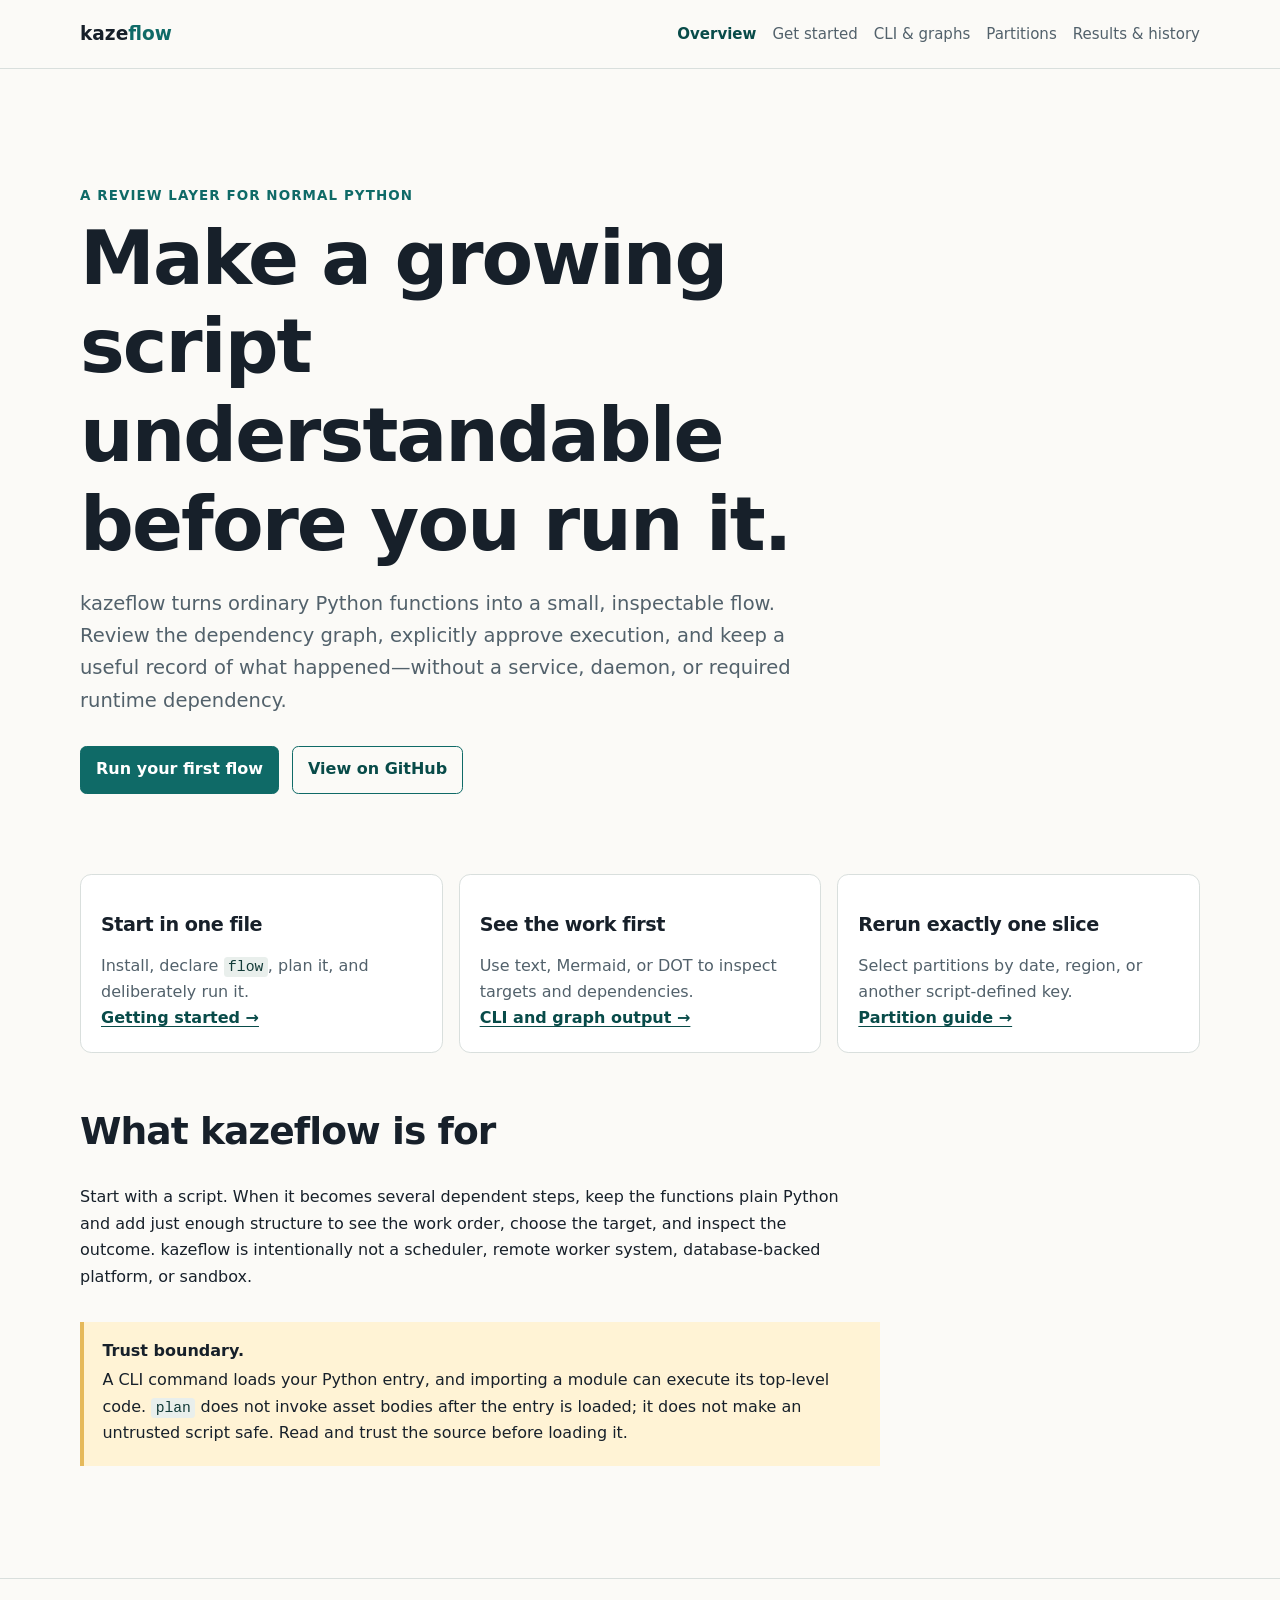
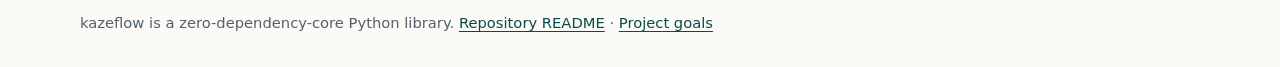
==== docs/site/index.html @ 58b6a8d0 "docs: publish task-oriented GitHub Pages site" ====
<!doctype html>
<html lang="en">
  <head>
    <meta charset="utf-8">
    <meta name="viewport" content="width=device-width, initial-scale=1">
    <meta name="description" content="A small, reviewable task-flow library for ordinary Python scripts.">
    <title>kazeflow — Reviewable Python task flows</title>
    <link rel="stylesheet" href="styles.css">
  </head>
  <body>
    <header><div class="shell topbar">
      <a class="brand" href="index.html">kaze<span>flow</span></a>
      <nav aria-label="Primary navigation">
        <a aria-current="page" href="index.html">Overview</a>
        <a href="getting-started.html">Get started</a>
        <a href="cli.html">CLI &amp; graphs</a>
        <a href="partitions.html">Partitions</a>
        <a href="results.html">Results &amp; history</a>
      </nav>
    </div></header>
    <main class="shell">
      <section class="hero">
        <div class="eyebrow">A review layer for normal Python</div>
        <h1>Make a growing script understandable before you run it.</h1>
        <p class="lede">kazeflow turns ordinary Python functions into a small, inspectable flow. Review the dependency graph, explicitly approve execution, and keep a useful record of what happened—without a service, daemon, or required runtime dependency.</p>
        <div class="actions"><a class="button" href="getting-started.html">Run your first flow</a><a class="button secondary" href="https://github.com/kj-9/kazeflow">View on GitHub</a></div>
      </section>
      <section class="grid" aria-label="Documentation paths">
        <article class="card"><h3>Start in one file</h3><p>Install, declare <code>flow</code>, plan it, and deliberately run it.</p><a href="getting-started.html">Getting started →</a></article>
        <article class="card"><h3>See the work first</h3><p>Use text, Mermaid, or DOT to inspect targets and dependencies.</p><a href="cli.html">CLI and graph output →</a></article>
        <article class="card"><h3>Rerun exactly one slice</h3><p>Select partitions by date, region, or another script-defined key.</p><a href="partitions.html">Partition guide →</a></article>
      </section>
      <section>
        <h2>What kazeflow is for</h2>
        <p>Start with a script. When it becomes several dependent steps, keep the functions plain Python and add just enough structure to see the work order, choose the target, and inspect the outcome. kazeflow is intentionally not a scheduler, remote worker system, database-backed platform, or sandbox.</p>
        <div class="callout"><strong>Trust boundary.</strong><p>A CLI command loads your Python entry, and importing a module can execute its top-level code. <code>plan</code> does not invoke asset bodies after the entry is loaded; it does not make an untrusted script safe. Read and trust the source before loading it.</p></div>
      </section>
    </main>
    <footer><div class="shell"><p>kazeflow is a zero-dependency-core Python library. <a href="https://github.com/kj-9/kazeflow/blob/main/README.md">Repository README</a> · <a href="https://github.com/kj-9/kazeflow/blob/main/docs/GOAL.md">Project goals</a></p></div></footer>
  </body>
</html>
---- docs/site/styles.css ----
:root {
  color-scheme: light;
  --ink: #17202a;
  --muted: #52616b;
  --paper: #fbfaf7;
  --panel: #ffffff;
  --line: #d9dfdd;
  --accent: #0f6a67;
  --accent-dark: #084b49;
  --code: #14211f;
  --warning: #fff3d5;
  --warning-line: #e5b95b;
  font-family: Inter, ui-sans-serif, system-ui, -apple-system, BlinkMacSystemFont,
    "Segoe UI", sans-serif;
}

* { box-sizing: border-box; }
body { margin: 0; color: var(--ink); background: var(--paper); line-height: 1.65; }
a { color: var(--accent-dark); text-underline-offset: 0.18em; }
a:hover { color: var(--accent); }
.shell { width: min(1120px, calc(100% - 2rem)); margin: 0 auto; }
header { border-bottom: 1px solid var(--line); background: rgba(251, 250, 247, 0.96); }
.topbar { min-height: 4.25rem; display: flex; gap: 1.5rem; align-items: center; justify-content: space-between; }
.brand { color: var(--ink); font-weight: 760; font-size: 1.16rem; text-decoration: none; }
.brand span, .eyebrow { color: var(--accent); }
nav { display: flex; flex-wrap: wrap; gap: 0.25rem 1rem; }
nav a { color: var(--muted); font-size: 0.94rem; text-decoration: none; }
nav a[aria-current="page"] { color: var(--accent-dark); font-weight: 700; }
main { padding: 4.25rem 0 5rem; }
.hero { max-width: 760px; padding: 3rem 0 3.5rem; }
.eyebrow { font-size: 0.84rem; font-weight: 750; letter-spacing: 0.08em; text-transform: uppercase; }
h1, h2, h3 { line-height: 1.18; letter-spacing: -0.025em; }
h1 { max-width: 850px; margin: 0.4rem 0 1.2rem; font-size: clamp(2.4rem, 7vw, 4.7rem); }
h2 { margin-top: 3.5rem; font-size: clamp(1.6rem, 4vw, 2.35rem); }
h3 { margin-bottom: 0.5rem; font-size: 1.2rem; }
p { max-width: 760px; }
.lede { color: var(--muted); font-size: 1.22rem; }
.actions { display: flex; flex-wrap: wrap; gap: 0.8rem; margin: 1.8rem 0 0; }
.button { display: inline-block; border: 1px solid var(--accent); border-radius: 0.4rem; padding: 0.62rem 0.94rem; background: var(--accent); color: white; font-weight: 700; text-decoration: none; }
.button.secondary { background: transparent; color: var(--accent-dark); }
.grid { display: grid; grid-template-columns: repeat(3, minmax(0, 1fr)); gap: 1rem; margin: 1.5rem 0; }
.card { border: 1px solid var(--line); border-radius: 0.7rem; padding: 1.25rem; background: var(--panel); }
.card p { color: var(--muted); margin-bottom: 0; }
.card a { font-weight: 700; }
.step { display: grid; grid-template-columns: 2rem 1fr; gap: 1rem; align-items: start; margin: 2rem 0; }
.step > b { display: grid; place-items: center; width: 2rem; height: 2rem; border-radius: 50%; background: var(--accent); color: white; }
pre { overflow-x: auto; max-width: 800px; padding: 1rem 1.15rem; border-radius: 0.55rem; background: var(--code); color: #e6f3ec; line-height: 1.5; }
code { font-family: "SFMono-Regular", Consolas, "Liberation Mono", monospace; font-size: 0.92em; }
p code, li code { padding: 0.12rem 0.28rem; border-radius: 0.22rem; background: #e9efec; color: #123a37; }
.callout { max-width: 800px; margin: 2rem 0; border-left: 4px solid var(--warning-line); padding: 1rem 1.15rem; background: var(--warning); }
.callout p { margin: 0.2rem 0; }
.table-wrap { overflow-x: auto; }
table { width: 100%; border-collapse: collapse; background: var(--panel); }
th, td { padding: 0.8rem; border-bottom: 1px solid var(--line); text-align: left; vertical-align: top; }
th { color: var(--muted); font-size: 0.85rem; letter-spacing: 0.04em; text-transform: uppercase; }
footer { border-top: 1px solid var(--line); padding: 2rem 0; color: var(--muted); font-size: 0.92rem; }
footer p { margin: 0; }
@media (max-width: 700px) {
  .topbar { align-items: flex-start; flex-direction: column; padding: 1rem 0; }
  main { padding-top: 2rem; }
  .hero { padding-top: 1rem; }
  .grid { grid-template-columns: 1fr; }
}
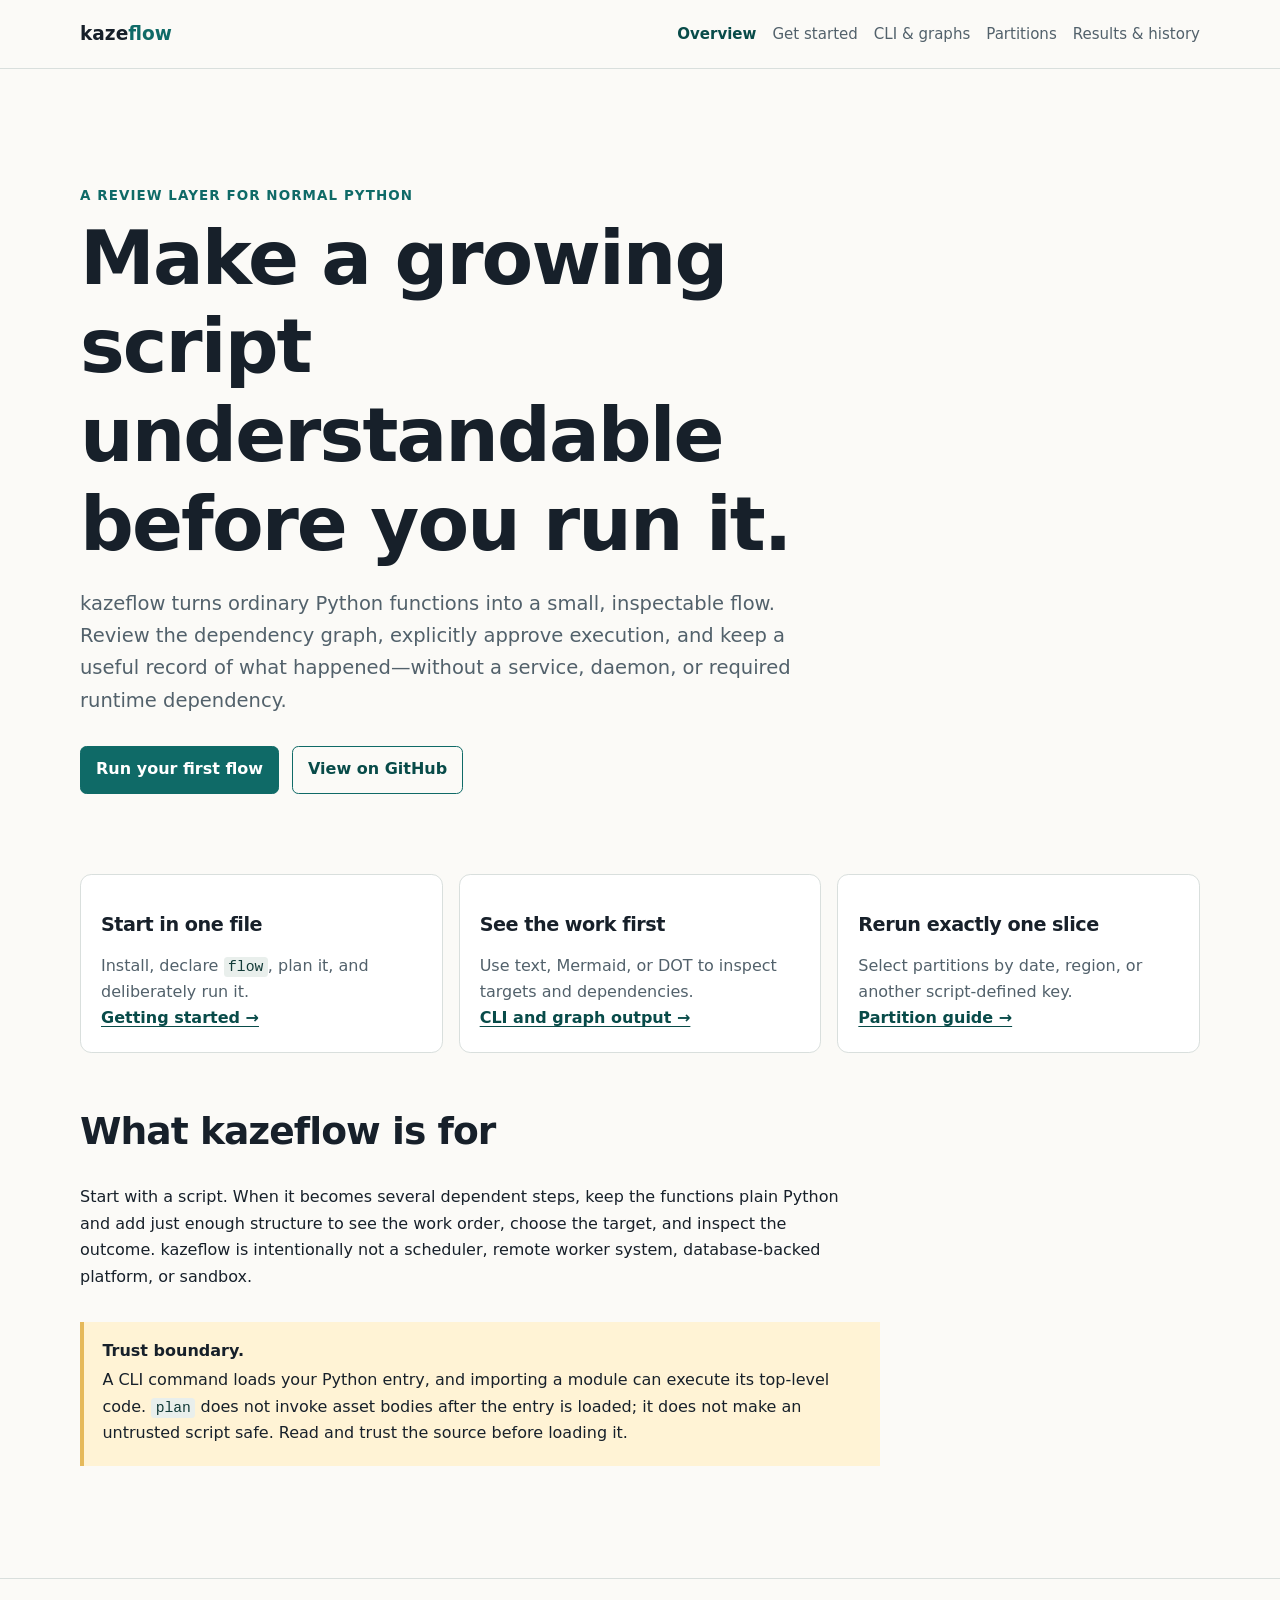
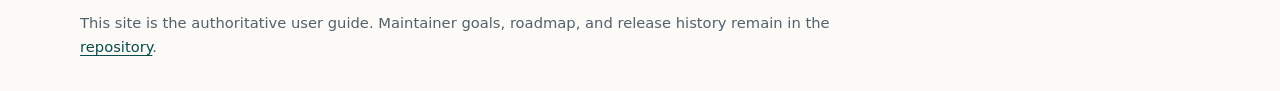
==== commit 5cb149ef: "docs: consolidate user guides on GitHub Pages" ====
--- a/docs/site/index.html
+++ b/docs/site/index.html
@@ -36,6 +36,6 @@
         <div class="callout"><strong>Trust boundary.</strong><p>A CLI command loads your Python entry, and importing a module can execute its top-level code. <code>plan</code> does not invoke asset bodies after the entry is loaded; it does not make an untrusted script safe. Read and trust the source before loading it.</p></div>
       </section>
     </main>
-    <footer><div class="shell"><p>kazeflow is a zero-dependency-core Python library. <a href="https://github.com/kj-9/kazeflow/blob/main/README.md">Repository README</a> · <a href="https://github.com/kj-9/kazeflow/blob/main/docs/GOAL.md">Project goals</a></p></div></footer>
+    <footer><div class="shell"><p>This site is the authoritative user guide. Maintainer goals, roadmap, and release history remain in the <a href="https://github.com/kj-9/kazeflow">repository</a>.</p></div></footer>
   </body>
 </html>
